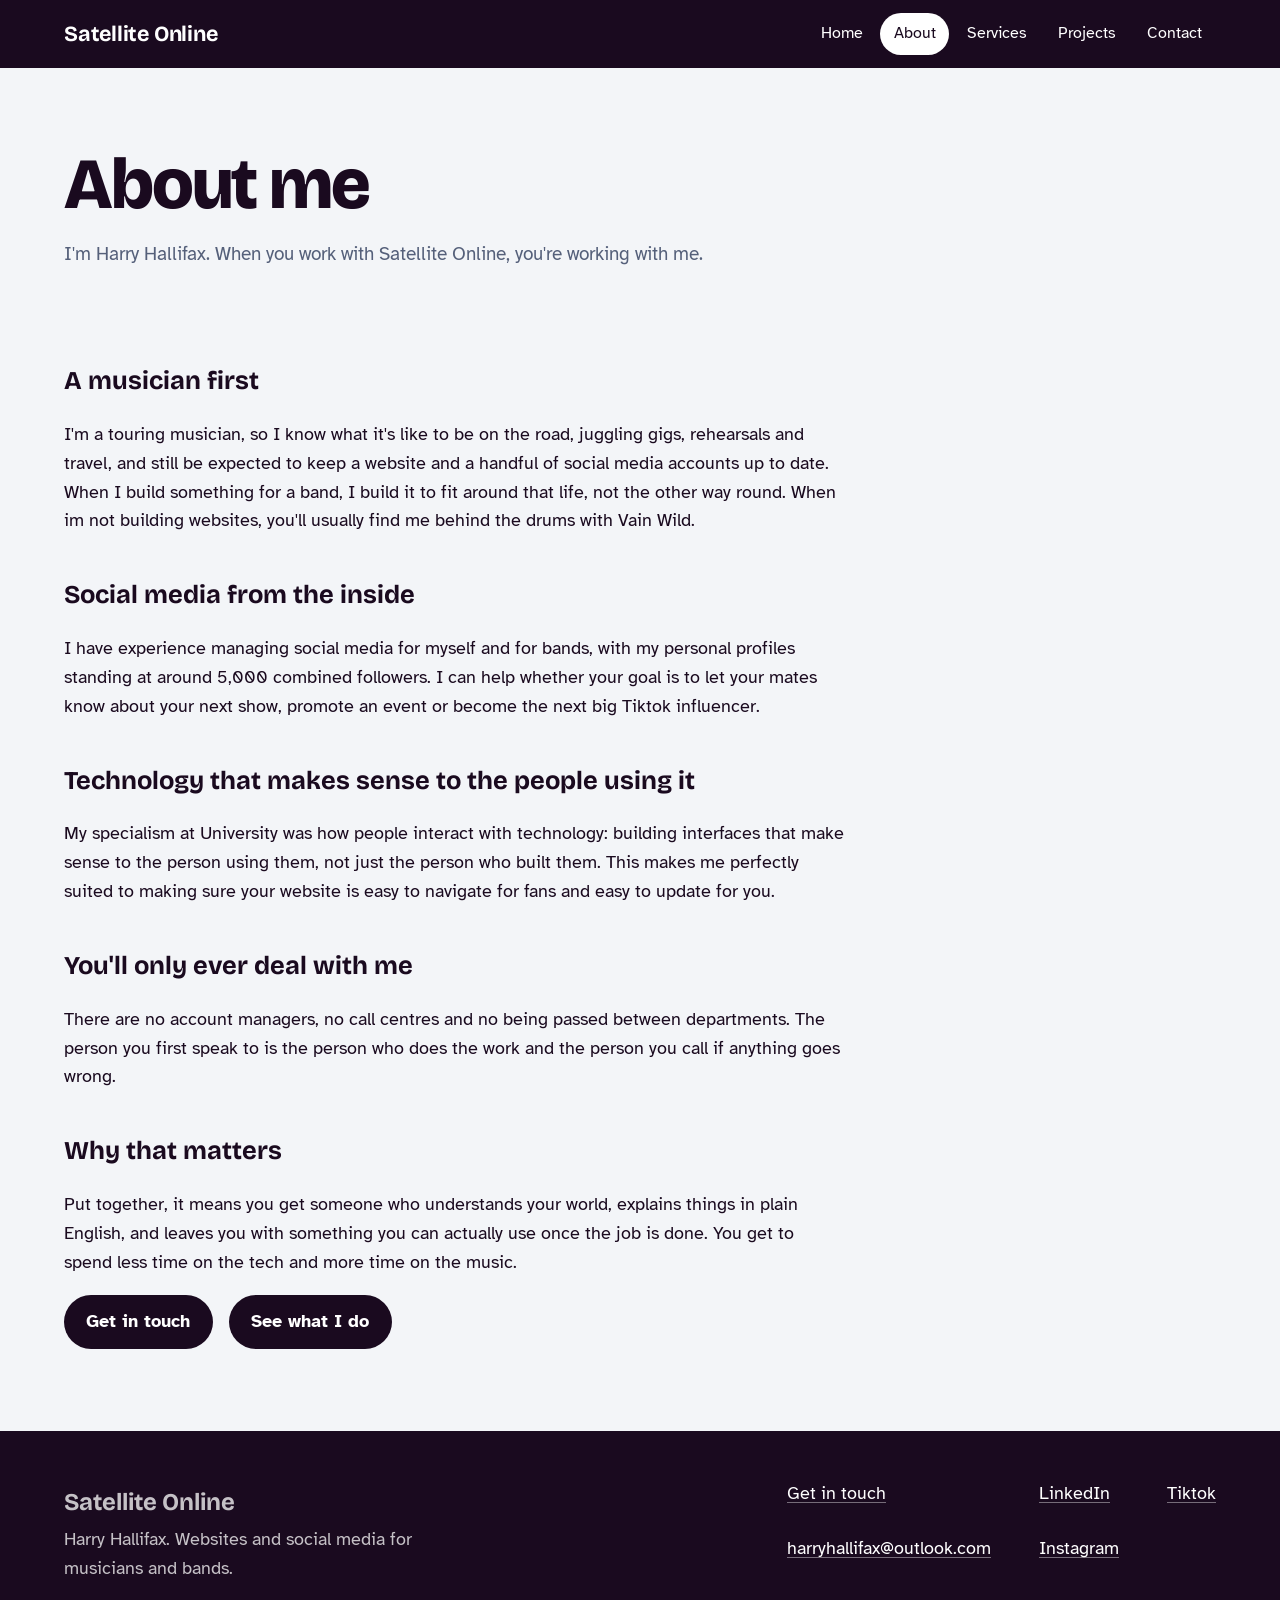
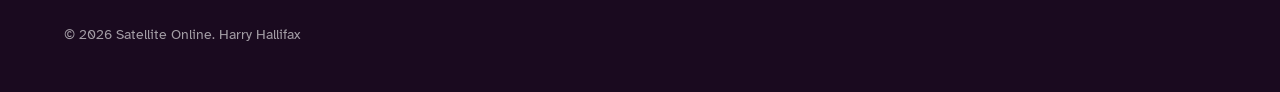
==== about/index.html @ fb9d2d1b "done" ====
<!DOCTYPE html>
<html lang="en-GB">
<head>
  <meta charset="utf-8">
  <meta name="viewport" content="width=device-width, initial-scale=1">
  <title>About · Satellite Online</title>
  <meta name="description" content="I'm Harry Hallifax. When you work with Satellite Online, you're working with me.">
  <link rel="preconnect" href="https://fonts.googleapis.com">
  <link rel="preconnect" href="https://fonts.gstatic.com" crossorigin>
  <link href="https://fonts.googleapis.com/css2?family=Atkinson+Hyperlegible:wght@400;700&family=Bricolage+Grotesque:opsz,wght@12..96,700;12..96,800&display=swap" rel="stylesheet">
  <link rel="stylesheet" href="../css/style.css">
</head>
<body>
  <a class="skip-link" href="#main">Skip to content</a>

  <header class="site-nav">
    <nav class="wrap" aria-label="Main">
      <a class="brand" href="../">Satellite Online</a>
      <button class="nav-toggle" aria-expanded="false" aria-controls="nav-links">Menu</button>
      <ul class="nav-links" id="nav-links">
        <li><a href="../">Home</a></li>
        <li><a href="../about/" aria-current="page">About</a></li>
        <li><a href="../services/">Services</a></li>
        <li><a href="../projects/">Projects</a></li>
        <li><a href="../contact/">Contact</a></li>
      </ul>
    </nav>
  </header>

  <main id="main">
    <header class="page-head">
      <div class="wrap">
        <h1>About me</h1>
        <p>I'm Harry Hallifax. When you work with Satellite Online, you're working with me.</p>
      </div>
    </header>
    <div class="page-body wrap">
      <h2>A musician first</h2>
      <p>I'm a touring musician, so I know what it's like to be on the road, juggling gigs, rehearsals and travel, and still be expected to keep a website and a handful of social media accounts up to date. When I build something for a band, I build it to fit around that life, not the other way round. When im not building websites, you'll usually find me behind the drums with Vain Wild.</p>

      <h2>Social media from the inside</h2>
      <p>I have experience managing social media for myself and for bands, with my personal profiles standing at around 5,000 combined followers. I can help whether your goal is to let your mates know about your next show, promote an event or become the next big Tiktok influencer.</p>

      <h2>Technology that makes sense to the people using it</h2>
      <p>My specialism at University was how people interact with technology: building interfaces that make sense to the person using them, not just the person who built them. This makes me perfectly suited to making sure your website is easy to navigate for fans and easy to update for you.</p>

      <h2>You'll only ever deal with me</h2>
      <p>There are no account managers, no call centres and no being passed between departments. The person you first speak to is the person who does the work and the person you call if anything goes wrong.</p>

      <h2>Why that matters</h2>
      <p>Put together, it means you get someone who understands your world, explains things in plain English, and leaves you with something you can actually use once the job is done. You get to spend less time on the tech and more time on the music.</p>

      <p class="route-links">
        <a class="button" href="../contact/">Get in touch</a>
        <a class="button" href="../services/">See what I do</a>
      </p>
    </div>
  </main>

  <div data-include="footer"></div>

  <script src="../js/main.js"></script>
   <script src="../js/include.js"></script>
</body>
</html>
---- css/style.css ----
/* Satellite — shared styles */
:root {
  --ink: #1a0a1f;          /* navy text and nav */
  --paper: #F3F5F8;        /* page background */
  --white: #FFFFFF;
  --muted: #55607A;        /* secondary text */
  --line: #D5DBE6;
  --digital: #C2491D;      /* orange accent: musician bar, buttons, orbit dot */
  --focus: #2F5BEA;

  --display: "Bricolage Grotesque", "Arial Narrow", system-ui, sans-serif;
  --body: "Atkinson Hyperlegible", system-ui, -apple-system, "Segoe UI", sans-serif;

  --nav-h: 4.25rem;
  --wrap: 72rem;
}

*, *::before, *::after { box-sizing: border-box; }
html { scroll-padding-top: calc(var(--nav-h) + 1rem); }
body {
  margin: 0;
  background: var(--paper);
  color: var(--ink);
  font-family: var(--body);
  font-size: 1.125rem;     /* slightly larger base for an older audience */
  line-height: 1.6;
  padding-top: var(--nav-h);
}
img { max-width: 100%; display: block; }
a { color: inherit; }
:focus-visible { outline: 3px solid var(--focus); outline-offset: 3px; }

.wrap { width: min(100% - 2.5rem, var(--wrap)); margin-inline: auto; }
.skip-link {
  position: absolute; left: 1rem; top: -4rem; z-index: 100;
  background: var(--white); color: var(--ink); padding: .6rem 1rem;
}
.skip-link:focus { top: 1rem; }

/* ---------- Navbar ---------- */
.site-nav {
  position: fixed; inset: 0 0 auto; z-index: 50;
  height: var(--nav-h);
  background: var(--ink); color: var(--white);
}
.site-nav .wrap {
  height: 100%; display: flex; align-items: center; justify-content: space-between; gap: 1rem;
}
.brand {
  font-family: var(--display); font-weight: 700; font-size: 1.35rem;
  text-decoration: none; letter-spacing: -0.01em;
}
.nav-links { display: flex; gap: .25rem; list-style: none; margin: 0; padding: 0; }
.nav-links a {
  display: block; padding: .5rem .85rem; border-radius: 999px;
  text-decoration: none; font-size: 1rem;
}
.nav-links a:hover { background: rgba(255,255,255,.12); }
.nav-links a[aria-current="page"] { background: var(--white); color: var(--ink); }
.nav-toggle {
  display: none; background: none; border: 2px solid rgba(255,255,255,.5); color: var(--white);
  font: inherit; font-size: 1rem; padding: .4rem .9rem; border-radius: 999px; cursor: pointer;
}

@media (max-width: 760px) {
  .nav-toggle { display: block; }
  .nav-links {
    display: none; position: absolute; top: var(--nav-h); left: 0; right: 0;
    flex-direction: column; background: var(--ink); padding: .5rem 1.25rem 1.25rem;
  }
  .nav-links.open { display: flex; }
  .nav-links a { padding: .85rem 1rem; font-size: 1.1rem; }
}

/* ---------- Home: hero (title and photo side by side) ---------- */
.hero {
  display: grid; grid-template-columns: 1fr 1fr; align-items: center;
  gap: clamp(3rem, 4vw, 4rem);
  padding: clamp(2rem, 3vw, 4rem) 0 0;
}
.hero-text { padding-left: 1.5rem; }   /* room for the orbit ring on the left */
.wordmark {
  position: relative; display: inline-block; isolation: isolate;
  font-family: var(--display); font-weight: 800;
  font-size: clamp(1.5rem, 4vw, 4rem);
  line-height: .9; letter-spacing: -0.04em; margin: 0;
}
.wordmark-line { display: block; }
.orbit {
  position: absolute; left: -7%; top: -22%; width: 114%; height: 144%;
  border: 1.5px solid var(--line); border-radius: 50%;
  pointer-events: none; z-index: -1;
}
/* The moon traces the ring: x and y swing on offset sine-like timings */
.orbit-x { position: absolute; top: 0; bottom: 0; left: 50%; width: 0; }
.moon {
  position: absolute; left: 0; top: 0;
  width: .09em; height: .09em; margin: -.045em 0 0 -.045em;
  border-radius: 50%; background: var(--digital);
}
.hero-name {
  margin: 1.5rem 0 0; font-size: clamp(1.2rem, 2.2vw, 1.6rem);
  color: var(--muted); letter-spacing: .02em;
}

.photo-placeholder {
  /* Swap this div for: <img src="images/harry-cafe.jpg" alt="Harry working on a laptop in a café"> */
  aspect-ratio: 4 / 3; width: 100%;
  background: #FFD60A; border-radius: 1.25rem;
  display: grid; place-items: center;
  color: rgba(22,33,58,.55); font-size: 1rem;
}
.hero-photo img { aspect-ratio: 4 / 3; width: 100%; object-fit: cover; border-radius: 1.25rem; }

@media (max-width: 760px) {
  .hero { grid-template-columns: 1fr; text-align: center; }
  .hero-text { padding-left: 0; }
}

/* ---------- Home: musician bar ---------- */
.musician-bar {
  display: block; margin-top: clamp(3rem, 7vw, 5rem);
  background: var(--digital); color: var(--white); text-decoration: none;
  padding: clamp(2.5rem, 5vw, 3.5rem) 0;
  transition: filter .2s;
}
.musician-bar:hover { filter: brightness(1.08); }
.musician-bar-inner {
  display: flex; align-items: center; justify-content: space-between; gap: 2rem; flex-wrap: wrap;
}
.bar-for { margin: 0; font-size: 1.05rem; opacity: .9; }
.musician-bar h2 {
  font-family: var(--display); font-weight: 700; margin: .3rem 0 .75rem;
  font-size: clamp(2rem, 4.5vw, 3.25rem); line-height: 1.05; letter-spacing: -0.02em;
}
.musician-bar .lede { margin: 0; max-width: 40ch; font-size: 1.15rem; }
.bar-cta {
  background: var(--white); color: var(--ink);
  padding: .8rem 1.4rem; border-radius: 999px; font-weight: 700; white-space: nowrap;
}

/* ---------- Home: reviews ---------- */
.reviews { padding: clamp(3rem, 7vw, 5rem) 0; }
.section-title {
  font-family: var(--display); font-weight: 700;
  font-size: clamp(1.8rem, 3.5vw, 2.5rem); letter-spacing: -0.02em; margin: 0 0 1.5rem;
}
.review-track {
  display: flex; gap: 1.25rem;
  overflow-x: auto; scroll-snap-type: x mandatory; scroll-behavior: smooth;
  padding-bottom: .75rem; scrollbar-width: thin;
}
.review {
  flex: 0 0 min(26rem, 85%);
  scroll-snap-align: start;
  background: var(--white); border: 1px solid var(--line); border-top: 6px solid var(--muted);
  border-radius: 1rem; padding: 1.75rem; margin: 0;
  display: flex; flex-direction: column; justify-content: space-between; gap: 1.25rem;
}
.review[data-service="digital"] { border-top-color: var(--digital); }
.review blockquote { margin: 0; font-size: 1.15rem; }
.review figcaption { color: var(--muted); font-size: 1rem; }
.review figcaption strong { color: var(--ink); display: block; }

/* ---------- Home: about me (vertical split) ---------- */
.about-me {
  display: grid; grid-template-columns: 1fr 1fr;
  background: var(--white);
  min-height: 40rem;
}
.about-me-photo { position: relative;}
.about-placeholder,
.about-me-photo img {
  position: absolute; inset: 0;
  width: 100%; height: 100%; object-fit: cover;
  object-position: center 30%;  
}
.about-placeholder {
  background: #FFD60A;
  display: grid; place-items: center;
  color: rgba(22,33,58,.55); font-size: 1rem;
}
.about-me-text { align-self: center; padding: clamp(2rem, 5vw, 4rem); }
.about-me-text p { max-width: 50ch; margin: 0 0 1rem; }
.about-me-text .button { margin-top: .5rem; }
@media (max-width: 760px) {
  .about-me { grid-template-columns: 1fr; }
  .about-me-photo { aspect-ratio: 4 / 3; }
}

/* ---------- Inner pages ---------- */
.page-head { padding: clamp(3rem, 7vw, 5rem) 0 2rem; }
.page-head h1 {
  font-family: var(--display); font-weight: 800; margin: 0;
  font-size: clamp(2.5rem, 7vw, 4.5rem); line-height: 1; letter-spacing: -0.03em;
}
.page-head p { max-width: 60ch; font-size: 1.2rem; color: var(--muted); }
.page-body { padding-bottom: 4rem; }
.page-body > * { max-width: 65ch; }
.page-body h2 { font-family: var(--display); font-size: 1.6rem; margin: 2.5rem 0 .5rem; }
.placeholder-note {
  background: var(--white); border: 2px dashed var(--line); border-radius: .75rem;
  padding: 1rem 1.25rem; color: var(--muted); font-size: 1rem;
}
.theme-digital .page-head { border-bottom: 6px solid var(--digital); }
.button {
  display: inline-block; padding: .8rem 1.4rem; border-radius: 999px;
  background: var(--ink); color: var(--white); text-decoration: none; font-weight: 700;
}
.theme-digital .button { background: var(--digital); }
.route-links { display: flex; flex-wrap: wrap; gap: 1rem; }

/* ---------- Footer ---------- */
.site-footer { background: var(--ink); color: var(--white); padding: 3rem 0 2rem; }
.footer-grid { display: grid; grid-template-columns: 2fr repeat(3, auto); gap: 2rem 3rem; }
.footer-grid > div p { max-width: 34ch; }
@media (max-width: 760px) { .footer-grid { grid-template-columns: 1fr 1fr; } .footer-grid > div { grid-column: 1 / -1; } }
.footer-brand { font-family: var(--display); font-weight: 700; font-size: 1.5rem; margin: 0; }
.footer-grid p { margin: .25rem 0 0; color: rgba(255,255,255,.75); }
.footer-links { list-style: none; margin: 0; padding: 0; display: grid; gap: .4rem; }
.footer-links a { text-decoration-color: rgba(255,255,255,.4); text-underline-offset: 3px; }
.footer-small { margin-top: 2.5rem; font-size: .9rem; color: rgba(255,255,255,.6); }

/* Orbit animation: the one bit of ambient motion on the site */
@media (prefers-reduced-motion: no-preference) {
  .orbit-x { left: 0; animation: orbit-x 9s ease-in-out infinite alternate; }
  .moon { animation: orbit-y 9s ease-in-out -4.5s infinite alternate; }
}
@keyframes orbit-x { from { left: 0%; } to { left: 100%; } }
@keyframes orbit-y { from { top: 0%; } to { top: 100%; } }

@media (prefers-reduced-motion: reduce) {
  * { transition: none !important; scroll-behavior: auto !important; }
}

/* ---------- Projects grid ---------- */
.projects-wrap { padding: 2.5rem 0 4rem; }
.project-grid {
  display: grid; gap: 1.5rem;
  grid-template-columns: repeat(auto-fill, minmax(17rem, 1fr));
}
.project-card {
  display: flex; flex-direction: column;
  background: var(--white); border: 1px solid var(--line); border-radius: 1rem;
  overflow: hidden; text-decoration: none;
  transition: transform .2s, box-shadow .2s;
}
.project-card:hover { transform: translateY(-4px); box-shadow: 0 10px 24px rgba(22,33,58,.12); }
.project-media { aspect-ratio: 1 / 1; background: #FFD60A; }
.project-media img { width: 100%; height: 100%; object-fit: cover; }
.project-body { padding: 1.25rem 1.5rem 1.5rem; display: flex; flex-direction: column; gap: .5rem; flex: 1; }
.project-body h2 { font-family: var(--display); font-size: 1.35rem; margin: 0; }
.project-body p { margin: 0; color: var(--muted); font-size: 1rem; }
.project-link { margin-top: auto; padding-top: .5rem; font-weight: 700; color: var(--digital); }


.contact-form { display: grid; gap: 1.25rem; max-width: 36rem; margin-bottom: 2rem; }
.contact-form label { display: grid; gap: .4rem; font-weight: 700; }
.contact-form .optional { font-weight: 400; color: var(--muted); }
.contact-form input,
.contact-form select,
.contact-form textarea {
  font: inherit; font-weight: 400; color: var(--ink);
  padding: .75rem 1rem; border: 2px solid var(--line); border-radius: .6rem;
  background: var(--white);
}
.contact-form input:focus,
.contact-form select:focus,
.contact-form textarea:focus { border-color: var(--digital); outline: none; }
.contact-form .button { justify-self: start; border: 0; cursor: pointer; font-size: 1.05rem; background: var(--digital); }
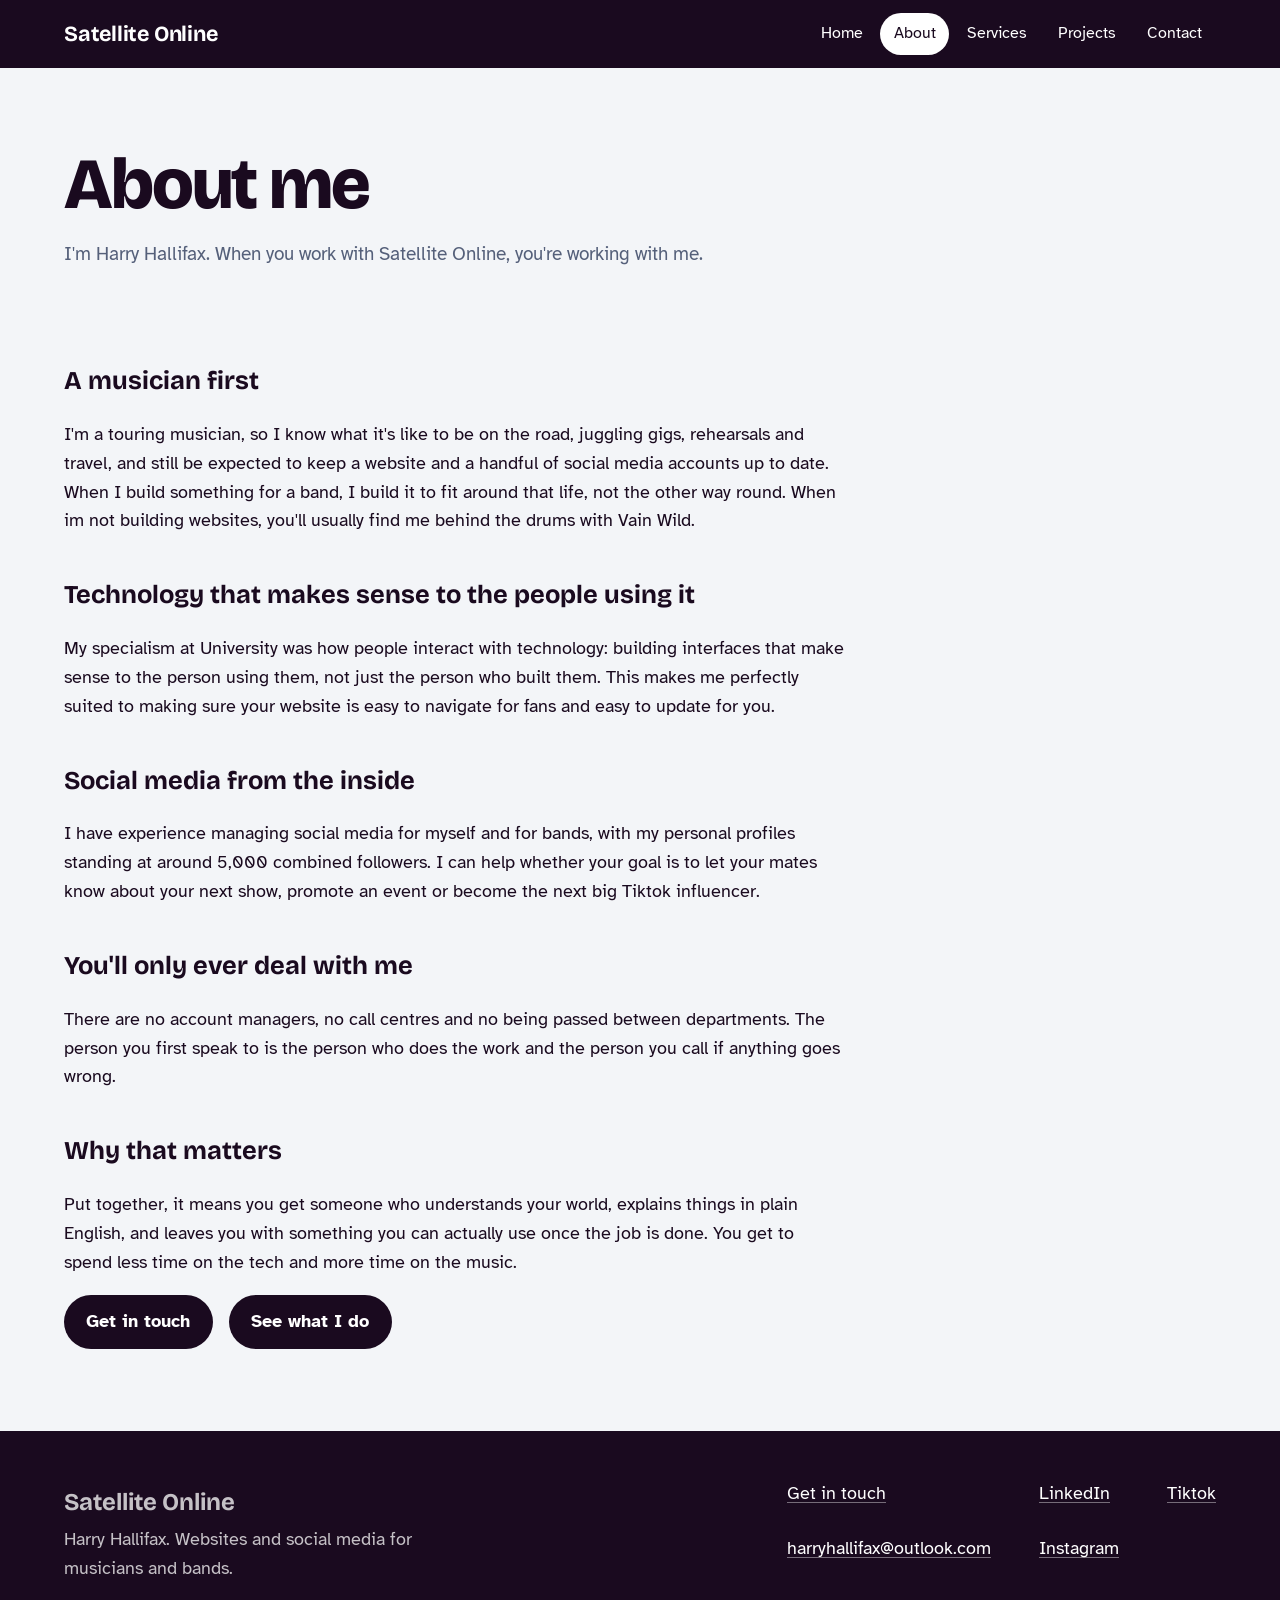
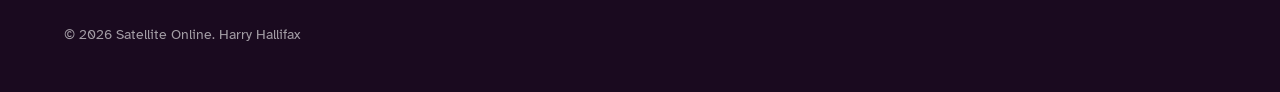
==== commit 19a53360: "final touches" ====
--- a/about/index.html
+++ b/about/index.html
@@ -38,11 +38,11 @@
       <h2>A musician first</h2>
       <p>I'm a touring musician, so I know what it's like to be on the road, juggling gigs, rehearsals and travel, and still be expected to keep a website and a handful of social media accounts up to date. When I build something for a band, I build it to fit around that life, not the other way round. When im not building websites, you'll usually find me behind the drums with Vain Wild.</p>
 
+      <h2>Technology that makes sense to the people using it</h2>
+      <p>My specialism at University was how people interact with technology: building interfaces that make sense to the person using them, not just the person who built them. This makes me perfectly suited to making sure your website is easy to navigate for fans and easy to update for you.</p>
+
       <h2>Social media from the inside</h2>
       <p>I have experience managing social media for myself and for bands, with my personal profiles standing at around 5,000 combined followers. I can help whether your goal is to let your mates know about your next show, promote an event or become the next big Tiktok influencer.</p>
-
-      <h2>Technology that makes sense to the people using it</h2>
-      <p>My specialism at University was how people interact with technology: building interfaces that make sense to the person using them, not just the person who built them. This makes me perfectly suited to making sure your website is easy to navigate for fans and easy to update for you.</p>
 
       <h2>You'll only ever deal with me</h2>
       <p>There are no account managers, no call centres and no being passed between departments. The person you first speak to is the person who does the work and the person you call if anything goes wrong.</p>
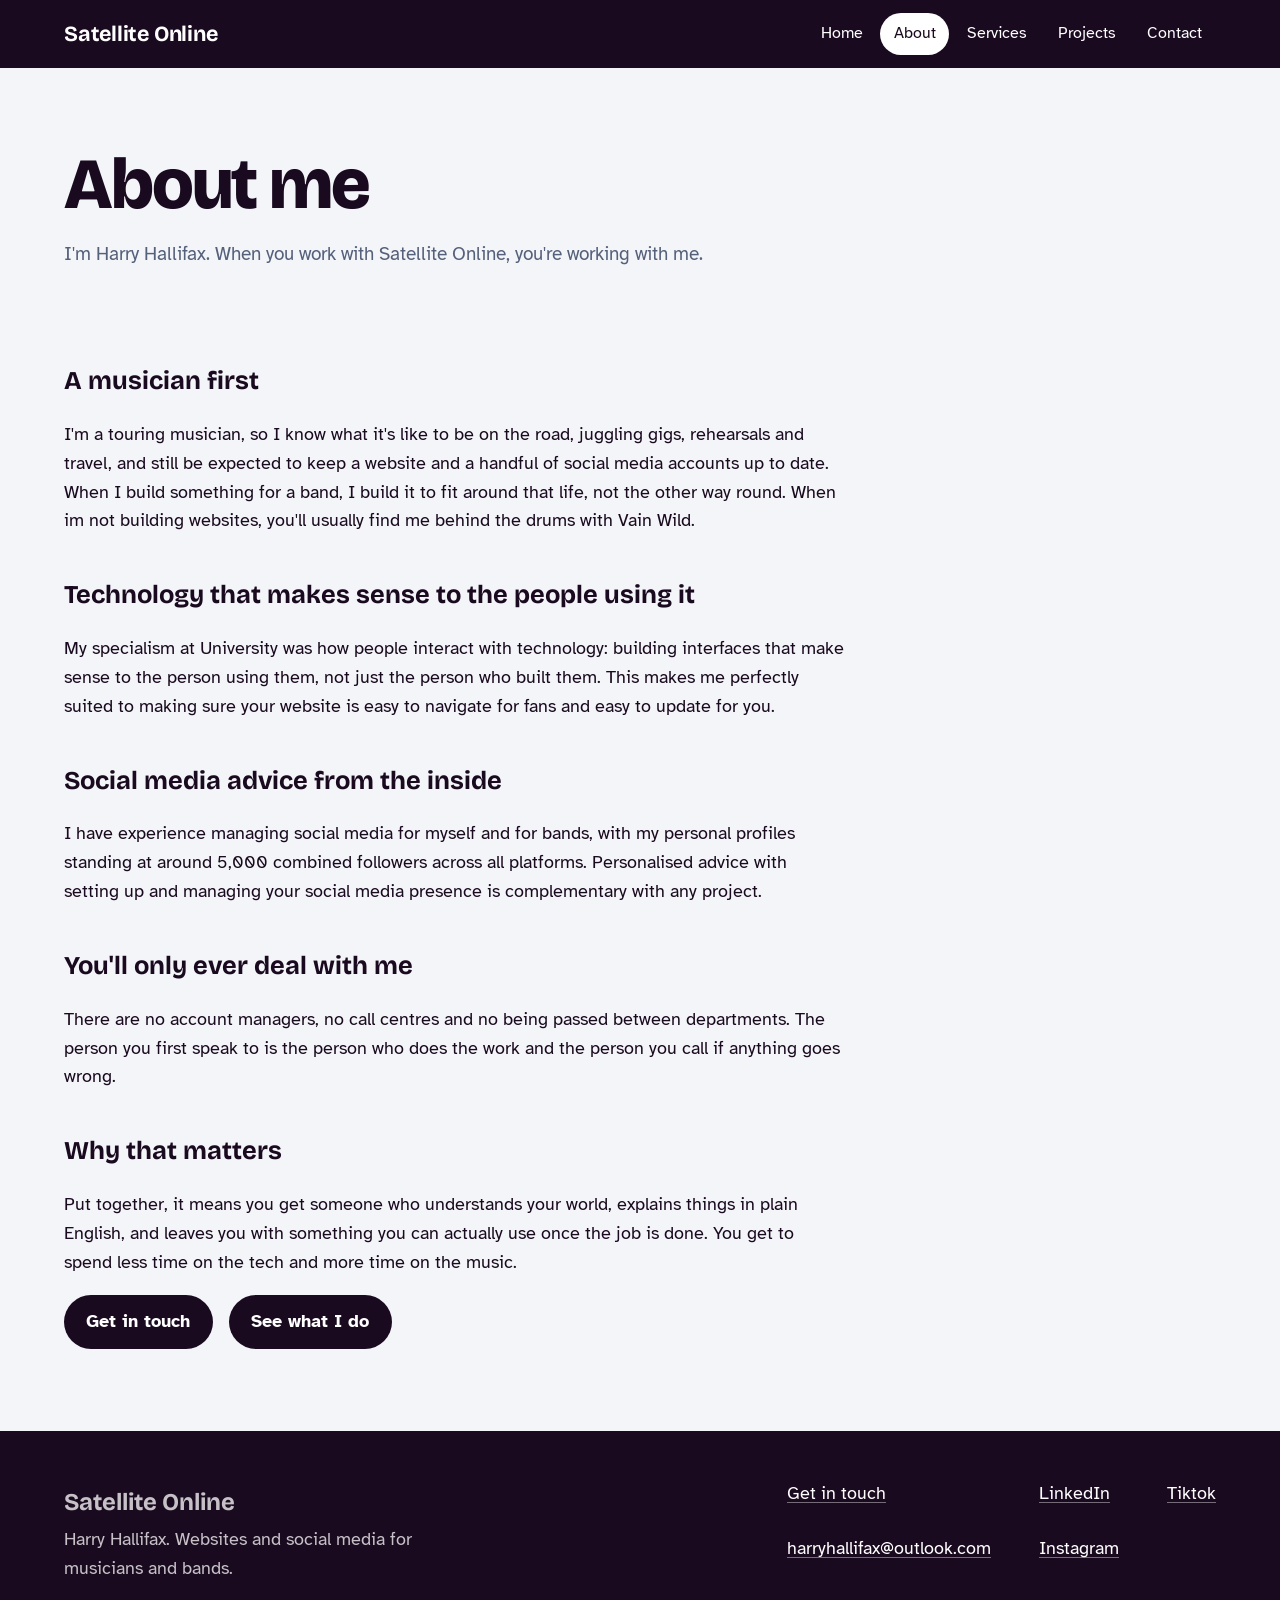
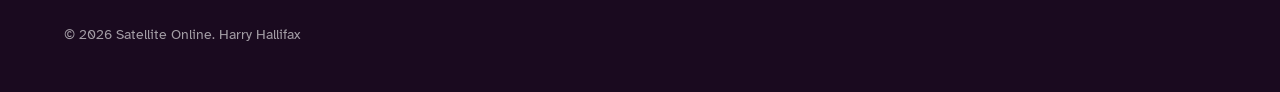
==== commit a2e1c355: "d" ====
--- a/about/index.html
+++ b/about/index.html
@@ -41,8 +41,8 @@
       <h2>Technology that makes sense to the people using it</h2>
       <p>My specialism at University was how people interact with technology: building interfaces that make sense to the person using them, not just the person who built them. This makes me perfectly suited to making sure your website is easy to navigate for fans and easy to update for you.</p>
 
-      <h2>Social media from the inside</h2>
-      <p>I have experience managing social media for myself and for bands, with my personal profiles standing at around 5,000 combined followers. I can help whether your goal is to let your mates know about your next show, promote an event or become the next big Tiktok influencer.</p>
+      <h2>Social media advice from the inside</h2>
+      <p>I have experience managing social media for myself and for bands, with my personal profiles standing at around 5,000 combined followers across all platforms. Personalised advice with setting up and managing your social media presence is complementary with any project.</p>
 
       <h2>You'll only ever deal with me</h2>
       <p>There are no account managers, no call centres and no being passed between departments. The person you first speak to is the person who does the work and the person you call if anything goes wrong.</p>
